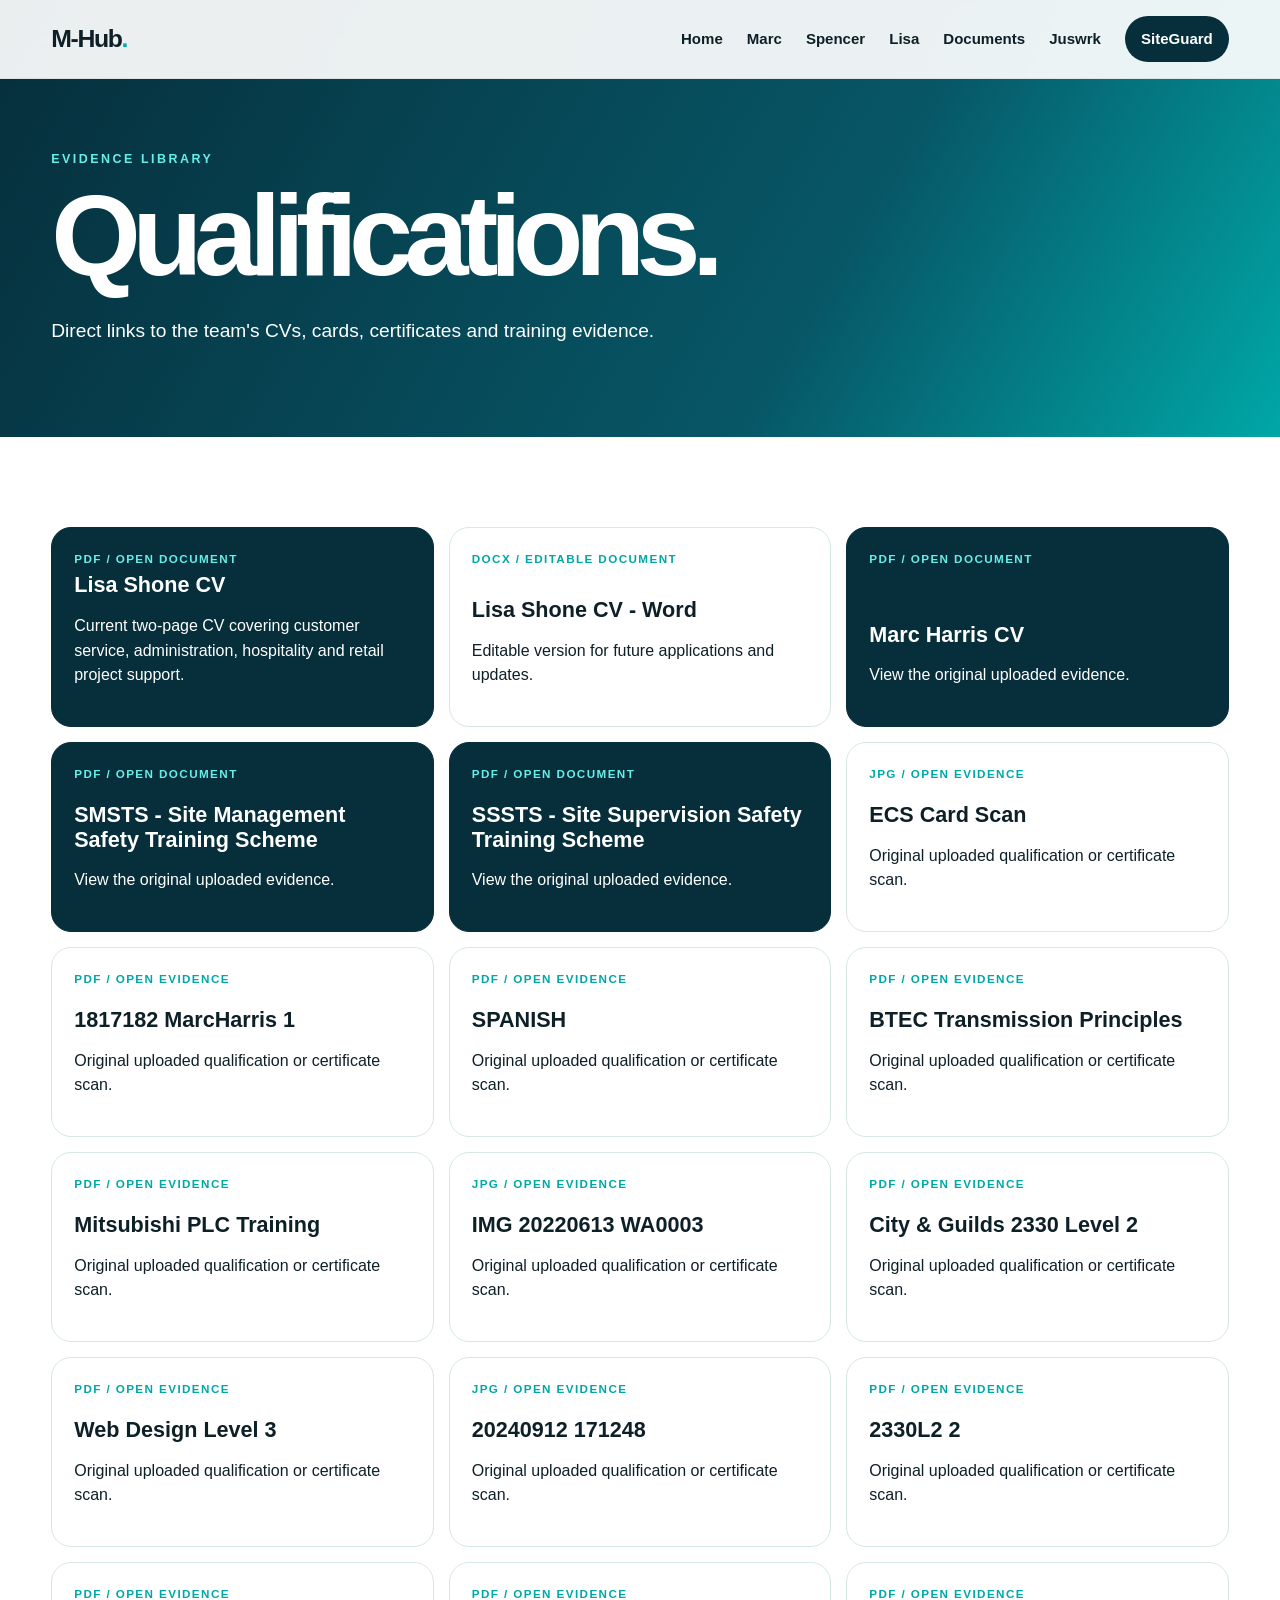
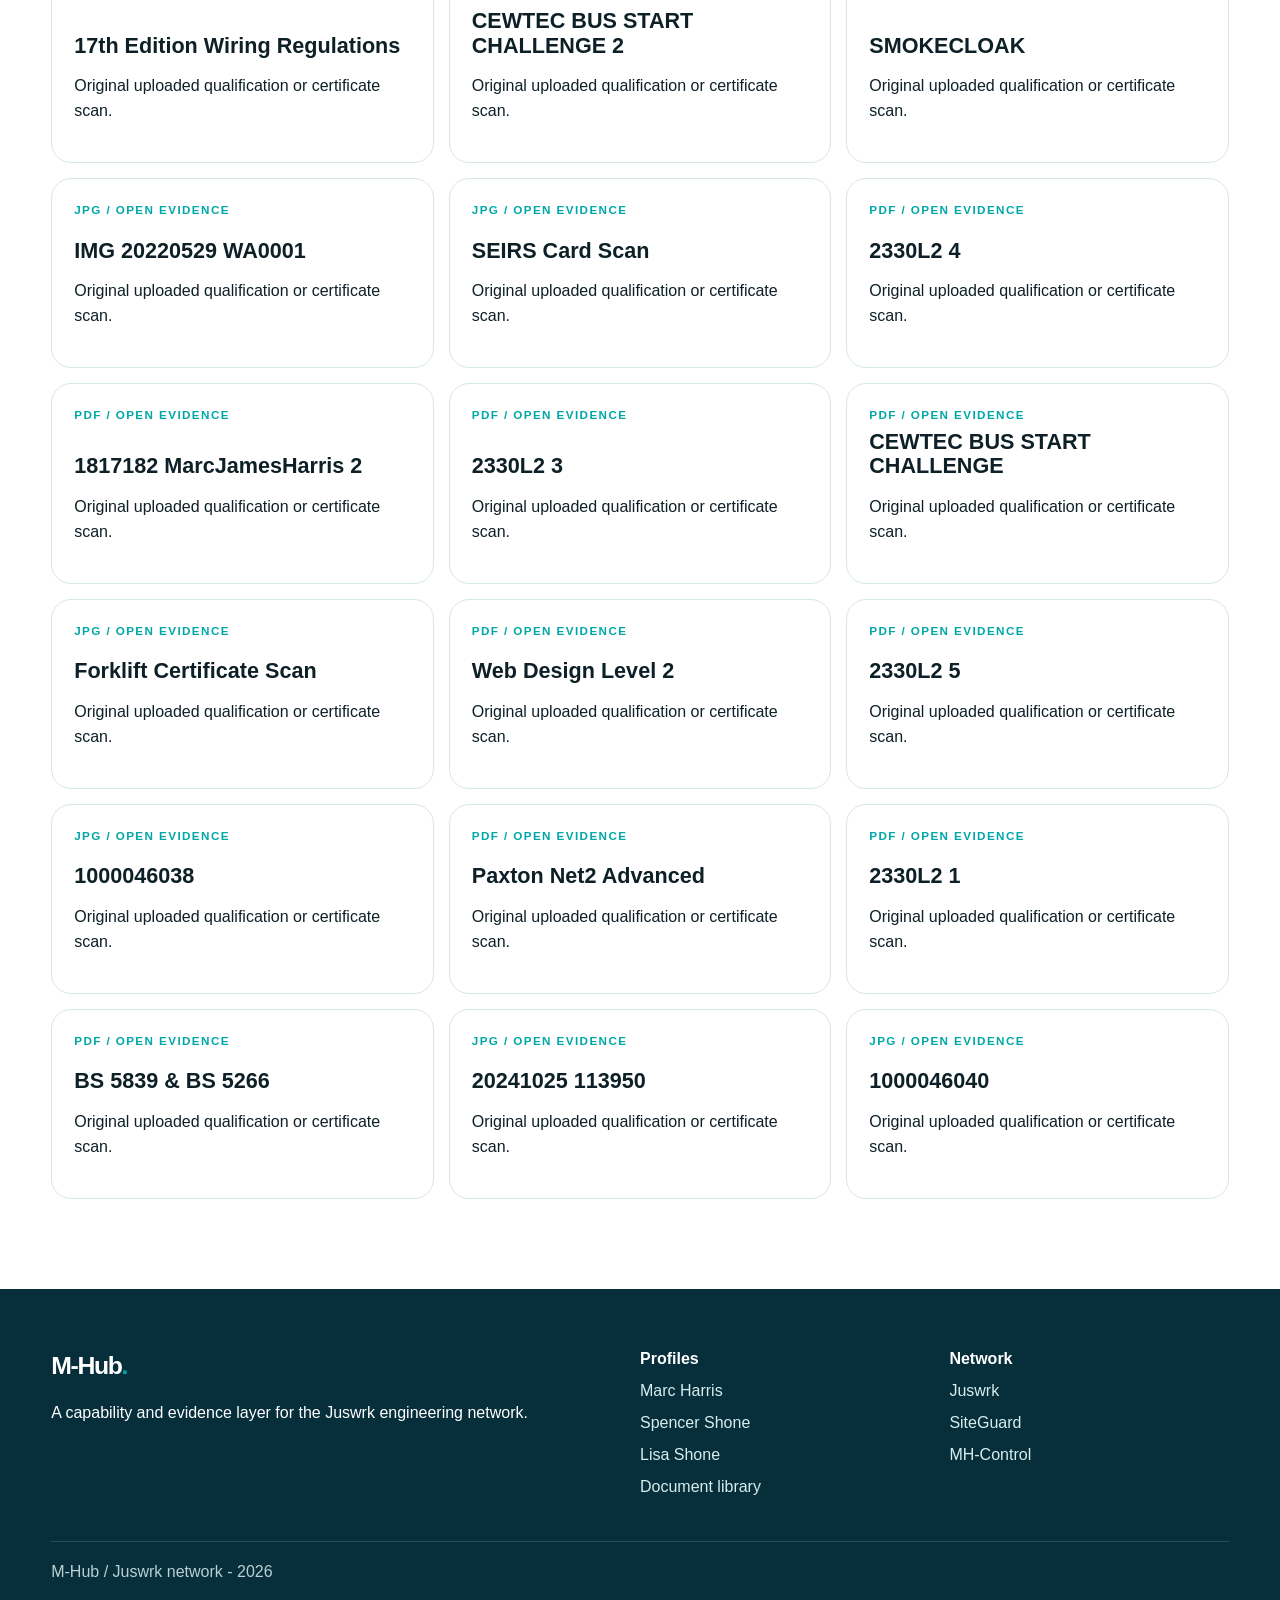
==== documents.html @ 8c5bbaa4 "Add files via upload" ====
﻿<!doctype html><html lang="en-GB"><head><meta charset="utf-8"><meta name="viewport" content="width=device-width,initial-scale=1"><title>Document Library | M-Hub</title><meta name="description" content="M-Hub engineering capability profiles, CVs and verified qualification evidence."><link rel="stylesheet" href="assets/css/site.css"></head><body><header><div class="wrap"><nav><a class="brand" href="index.html">M-Hub<b>.</b></a><button class="menu" aria-label="Menu">Menu</button><div class="navlinks"><a href="index.html">Home</a><a href="marc-harris.html">Marc</a><a href="spencer-shone.html">Spencer</a><a href="lisa-shone.html">Lisa</a><a href="documents.html">Documents</a><a href="https://juswrk.github.io/">Juswrk</a><a class="network" href="https://juswrk.github.io/siteguard/">SiteGuard</a></div></nav></div></header><main><section class="subhero"><div class="wrap"><div class="eyebrow">Evidence library</div><h1>Qualifications.</h1><p class="lead">Direct links to the team's CVs, cards, certificates and training evidence.</p></div></section><section class="section"><div class="wrap"><div class="docs"><a class="doc featured" href="assets/docs/lisa-shone-cv.pdf" target="_blank"><span class="type">PDF / Open document</span><div><h3>Lisa Shone CV</h3><p>Current two-page CV covering customer service, administration, hospitality and retail project support.</p></div></a><a class="doc" href="assets/docs/lisa-shone-cv.docx"><span class="type">DOCX / Editable document</span><div><h3>Lisa Shone CV - Word</h3><p>Editable version for future applications and updates.</p></div></a><a class="doc featured" href="assets/docs/marcharriscv-240905-092424.pdf" target="_blank"><span class="type">PDF / Open document</span><div><h3>Marc Harris CV</h3><p>View the original uploaded evidence.</p></div></a><a class="doc featured" href="assets/docs/smsts-marcjamesharris.pdf" target="_blank"><span class="type">PDF / Open document</span><div><h3>SMSTS - Site Management Safety Training Scheme</h3><p>View the original uploaded evidence.</p></div></a><a class="doc featured" href="assets/docs/sssts-marcharris.pdf" target="_blank"><span class="type">PDF / Open document</span><div><h3>SSSTS - Site Supervision Safety Training Scheme</h3><p>View the original uploaded evidence.</p></div></a><a class="doc" href="assets/docs/ecs.jpg" target="_blank"><span class="type">JPG / Open evidence</span><div><h3>ECS Card Scan</h3><p>Original uploaded qualification or certificate scan.</p></div></a><a class="doc" href="assets/docs/1817182-marcharris-1.pdf" target="_blank"><span class="type">PDF / Open evidence</span><div><h3>1817182 MarcHarris 1</h3><p>Original uploaded qualification or certificate scan.</p></div></a><a class="doc" href="assets/docs/spanish.pdf" target="_blank"><span class="type">PDF / Open evidence</span><div><h3>SPANISH</h3><p>Original uploaded qualification or certificate scan.</p></div></a><a class="doc" href="assets/docs/btec-transmission-principals.pdf" target="_blank"><span class="type">PDF / Open evidence</span><div><h3>BTEC Transmission Principles</h3><p>Original uploaded qualification or certificate scan.</p></div></a><a class="doc" href="assets/docs/plc-mitsubishi.pdf" target="_blank"><span class="type">PDF / Open evidence</span><div><h3>Mitsubishi PLC Training</h3><p>Original uploaded qualification or certificate scan.</p></div></a><a class="doc" href="assets/docs/img-20220613-wa0003.jpg" target="_blank"><span class="type">JPG / Open evidence</span><div><h3>IMG 20220613 WA0003</h3><p>Original uploaded qualification or certificate scan.</p></div></a><a class="doc" href="assets/docs/2330-level-2.pdf" target="_blank"><span class="type">PDF / Open evidence</span><div><h3>City &amp; Guilds 2330 Level 2</h3><p>Original uploaded qualification or certificate scan.</p></div></a><a class="doc" href="assets/docs/l3-webdesign.pdf" target="_blank"><span class="type">PDF / Open evidence</span><div><h3>Web Design Level 3</h3><p>Original uploaded qualification or certificate scan.</p></div></a><a class="doc" href="assets/docs/20240912-171248.jpg" target="_blank"><span class="type">JPG / Open evidence</span><div><h3>20240912 171248</h3><p>Original uploaded qualification or certificate scan.</p></div></a><a class="doc" href="assets/docs/2330l2-2.pdf" target="_blank"><span class="type">PDF / Open evidence</span><div><h3>2330L2  2</h3><p>Original uploaded qualification or certificate scan.</p></div></a><a class="doc" href="assets/docs/17th-edition.pdf" target="_blank"><span class="type">PDF / Open evidence</span><div><h3>17th Edition Wiring Regulations</h3><p>Original uploaded qualification or certificate scan.</p></div></a><a class="doc" href="assets/docs/cewtec-bus-start-challenge-2.pdf" target="_blank"><span class="type">PDF / Open evidence</span><div><h3>CEWTEC BUS START CHALLENGE 2</h3><p>Original uploaded qualification or certificate scan.</p></div></a><a class="doc" href="assets/docs/smokecloak.pdf" target="_blank"><span class="type">PDF / Open evidence</span><div><h3>SMOKECLOAK</h3><p>Original uploaded qualification or certificate scan.</p></div></a><a class="doc" href="assets/docs/img-20220529-wa0001.jpg" target="_blank"><span class="type">JPG / Open evidence</span><div><h3>IMG 20220529 WA0001</h3><p>Original uploaded qualification or certificate scan.</p></div></a><a class="doc" href="assets/docs/seirs.jpg" target="_blank"><span class="type">JPG / Open evidence</span><div><h3>SEIRS Card Scan</h3><p>Original uploaded qualification or certificate scan.</p></div></a><a class="doc" href="assets/docs/2330l2-4.pdf" target="_blank"><span class="type">PDF / Open evidence</span><div><h3>2330L2  4</h3><p>Original uploaded qualification or certificate scan.</p></div></a><a class="doc" href="assets/docs/1817182-marcjamesharris-2.pdf" target="_blank"><span class="type">PDF / Open evidence</span><div><h3>1817182 MarcJamesHarris 2</h3><p>Original uploaded qualification or certificate scan.</p></div></a><a class="doc" href="assets/docs/2330l2-3.pdf" target="_blank"><span class="type">PDF / Open evidence</span><div><h3>2330L2  3</h3><p>Original uploaded qualification or certificate scan.</p></div></a><a class="doc" href="assets/docs/cewtec-bus-start-challenge.pdf" target="_blank"><span class="type">PDF / Open evidence</span><div><h3>CEWTEC BUS START CHALLENGE</h3><p>Original uploaded qualification or certificate scan.</p></div></a><a class="doc" href="assets/docs/forkliftpart2.jpg" target="_blank"><span class="type">JPG / Open evidence</span><div><h3>Forklift Certificate Scan</h3><p>Original uploaded qualification or certificate scan.</p></div></a><a class="doc" href="assets/docs/l2-webdesign.pdf" target="_blank"><span class="type">PDF / Open evidence</span><div><h3>Web Design Level 2</h3><p>Original uploaded qualification or certificate scan.</p></div></a><a class="doc" href="assets/docs/2330l2-5.pdf" target="_blank"><span class="type">PDF / Open evidence</span><div><h3>2330L2  5</h3><p>Original uploaded qualification or certificate scan.</p></div></a><a class="doc" href="assets/docs/1000046038.jpg" target="_blank"><span class="type">JPG / Open evidence</span><div><h3>1000046038</h3><p>Original uploaded qualification or certificate scan.</p></div></a><a class="doc" href="assets/docs/paxton-net2-advanced.pdf" target="_blank"><span class="type">PDF / Open evidence</span><div><h3>Paxton Net2 Advanced</h3><p>Original uploaded qualification or certificate scan.</p></div></a><a class="doc" href="assets/docs/2330l2-1.pdf" target="_blank"><span class="type">PDF / Open evidence</span><div><h3>2330L2  1</h3><p>Original uploaded qualification or certificate scan.</p></div></a><a class="doc" href="assets/docs/bs-5839-5266.pdf" target="_blank"><span class="type">PDF / Open evidence</span><div><h3>BS 5839 &amp; BS 5266</h3><p>Original uploaded qualification or certificate scan.</p></div></a><a class="doc" href="assets/docs/20241025-113950.jpg" target="_blank"><span class="type">JPG / Open evidence</span><div><h3>20241025 113950</h3><p>Original uploaded qualification or certificate scan.</p></div></a><a class="doc" href="assets/docs/1000046040.jpg" target="_blank"><span class="type">JPG / Open evidence</span><div><h3>1000046040</h3><p>Original uploaded qualification or certificate scan.</p></div></a></div></div></section></main><footer class="foot"><div class="wrap"><div class="footgrid"><div><div class="brand">M-Hub<b>.</b></div><p>A capability and evidence layer for the Juswrk engineering network.</p></div><div><b>Profiles</b><a href="marc-harris.html">Marc Harris</a><a href="spencer-shone.html">Spencer Shone</a><a href="lisa-shone.html">Lisa Shone</a><a href="documents.html">Document library</a></div><div><b>Network</b><a href="https://juswrk.github.io/">Juswrk</a><a href="https://juswrk.github.io/siteguard/">SiteGuard</a><a href="https://juswrk.github.io/mh-control/">MH-Control</a></div></div><div class="copyright">M-Hub / Juswrk network - 2026</div></div></footer><script src="assets/js/site.js"></script></body></html>
---- assets/css/site.css ----
:root{--teal:#00a7a7;--teal2:#68eee8;--deep:#062e3b;--ink:#0e2027;--muted:#63757b;--paper:#fff;--wash:#f2f8f7;--line:#d6e7e5;--shadow:0 24px 70px rgba(4,45,57,.16)}
*{box-sizing:border-box}html{scroll-behavior:smooth}body{margin:0;font-family:Arial,Helvetica,sans-serif;color:var(--ink);background:var(--paper);line-height:1.55}a{text-decoration:none;color:inherit}img{display:block;width:100%}.wrap{width:min(1240px,92%);margin:auto}
header{position:fixed;z-index:50;left:0;right:0;top:0;background:rgba(255,255,255,.92);backdrop-filter:blur(16px);border-bottom:1px solid rgba(0,0,0,.06)}nav{height:78px;display:flex;align-items:center;justify-content:space-between;gap:24px}.brand{font-size:1.55rem;font-weight:900;letter-spacing:-.055em}.brand b{color:var(--teal)}.navlinks{display:flex;align-items:center;gap:24px;font-weight:800;font-size:.94rem}.navlinks a:hover{color:var(--teal)}.network{background:var(--deep);color:#fff;padding:.7rem 1rem;border-radius:999px}.menu{display:none;border:0;background:none;font-size:1.5rem}
.hero{min-height:92vh;position:relative;display:flex;align-items:flex-end;color:white;overflow:hidden;background:var(--deep)}.hero>img{position:absolute;inset:0;height:100%;object-fit:cover;filter:saturate(.9)}.hero:after{content:'';position:absolute;inset:0;background:linear-gradient(90deg,rgba(3,38,49,.97) 0%,rgba(3,38,49,.75) 48%,rgba(0,167,167,.22) 100%),linear-gradient(0deg,rgba(3,38,49,.8),transparent 60%)}.hero .copy{position:relative;z-index:2;padding:150px 0 90px;max-width:920px}.eyebrow{text-transform:uppercase;letter-spacing:.2em;font-size:.78rem;font-weight:900;color:var(--teal2)}h1{font-size:clamp(3.8rem,9vw,8.2rem);letter-spacing:-.075em;line-height:.84;margin:.15em 0 .28em}h2{font-size:clamp(2.25rem,5vw,4.6rem);letter-spacing:-.055em;line-height:.95;margin:.15em 0 .45em}h3{font-size:1.35rem;line-height:1.15;margin:.25em 0}.lead{font-size:1.2rem;max-width:760px}.buttons{display:flex;gap:12px;flex-wrap:wrap;margin-top:28px}.btn{display:inline-flex;align-items:center;gap:.45rem;padding:.9rem 1.15rem;border-radius:999px;font-weight:900}.primary{background:var(--teal);color:white}.light{background:white;color:var(--deep)}
.stats{position:relative;z-index:5;margin-top:-42px;display:grid;grid-template-columns:repeat(4,1fr);gap:12px}.stat{background:white;border:1px solid var(--line);border-radius:18px;padding:23px;box-shadow:var(--shadow)}.stat b{display:block;font-size:1.8rem;color:var(--teal)}.section{padding:90px 0}.wash{background:var(--wash)}.people{display:grid;grid-template-columns:1fr 1fr;gap:22px}.person{position:relative;min-height:520px;overflow:hidden;border-radius:28px;background:var(--deep);box-shadow:var(--shadow)}.person>img{position:absolute;height:100%;object-fit:cover}.person:after{content:'';position:absolute;inset:0;background:linear-gradient(0deg,rgba(2,37,48,.98),rgba(2,37,48,.05) 75%)}.personcopy{position:absolute;z-index:2;color:#fff;bottom:0;padding:30px}.person:hover>img{transform:scale(1.035);transition:.5s}.person .role{color:var(--teal2);font-weight:900}.capgrid{display:grid;grid-template-columns:repeat(4,1fr);gap:15px}.cap{min-height:290px;position:relative;border-radius:22px;overflow:hidden;color:white}.cap img{height:100%;object-fit:cover}.cap:after{content:'';position:absolute;inset:0;background:linear-gradient(0deg,rgba(3,43,55,.96),rgba(0,167,167,.08))}.cap div{position:absolute;z-index:2;left:22px;right:22px;bottom:20px}.band{background:linear-gradient(120deg,var(--deep),#08596a 60%,var(--teal));color:white;border-radius:30px;padding:48px;display:grid;grid-template-columns:1fr auto;gap:35px;align-items:center}
.subhero{padding:150px 0 72px;background:linear-gradient(120deg,var(--deep),#075767 65%,var(--teal));color:white}.profilegrid{display:grid;grid-template-columns:320px 1fr;gap:50px}.profilecard{border:1px solid var(--line);border-radius:25px;overflow:hidden;background:white;box-shadow:var(--shadow);position:sticky;top:100px}.profilecard img{aspect-ratio:1;object-fit:cover}.profilepad{padding:22px}.chips{display:flex;flex-wrap:wrap;gap:8px}.chip{padding:.4rem .7rem;background:var(--wash);border:1px solid var(--line);border-radius:999px;font-size:.82rem;font-weight:850}.timeline{border-left:3px solid var(--teal);padding-left:24px}.timeline article{margin:0 0 30px}.timeline small{font-weight:900;color:var(--teal)}
.docs{display:grid;grid-template-columns:repeat(3,1fr);gap:15px}.doc{border:1px solid var(--line);border-radius:20px;padding:22px;background:white;min-height:190px;display:flex;flex-direction:column;justify-content:space-between}.doc:hover{border-color:var(--teal);transform:translateY(-3px);box-shadow:0 12px 35px rgba(3,45,57,.1)}.type{font-size:.73rem;letter-spacing:.12em;font-weight:900;color:var(--teal);text-transform:uppercase}.featured{background:var(--deep);color:white;border-color:var(--deep)}.featured .type{color:var(--teal2)}.notice{background:#e8f7f5;border-left:4px solid var(--teal);padding:16px 18px;border-radius:8px}.foot{background:var(--deep);color:white;padding:58px 0 24px}.footgrid{display:grid;grid-template-columns:2fr 1fr 1fr;gap:30px}.foot a{display:block;color:#d7eeee;margin:.45rem 0}.copyright{border-top:1px solid rgba(255,255,255,.15);padding-top:18px;margin-top:34px;color:#bad0d3}
@media(max-width:900px){.navlinks{display:none;position:absolute;top:78px;left:0;right:0;background:white;padding:22px 4%;flex-direction:column;align-items:flex-start}.navlinks.open{display:flex}.menu{display:block}.stats,.capgrid{grid-template-columns:1fr 1fr}.people,.profilegrid,.band,.footgrid{grid-template-columns:1fr}.profilecard{position:static;max-width:420px}.docs{grid-template-columns:1fr 1fr}}@media(max-width:570px){.stats,.capgrid,.docs{grid-template-columns:1fr}.hero{min-height:82vh}.section{padding:68px 0}h1{font-size:3.7rem}}

/* v3 people-and-project refresh */
.people{grid-template-columns:repeat(3,minmax(0,1fr))}
.people .person{min-height:470px}
.person>img{transition:transform .5s ease}
.person-lisa>img{object-position:72% center}
.profilecard .work-profile{aspect-ratio:4/5;object-position:72% center}
.work-gallery{display:grid;grid-template-columns:repeat(2,minmax(0,1fr));gap:20px;margin-top:30px}
.work-shot{overflow:hidden;border-radius:24px;background:#fff;border:1px solid var(--line);box-shadow:0 16px 42px rgba(3,45,57,.1)}
.work-shot img{aspect-ratio:16/10;object-fit:cover}
.work-shot.portrait img{aspect-ratio:16/10;object-fit:contain;background:var(--deep)}
.work-shot figcaption{padding:18px 20px;color:var(--muted)}
.work-shot figcaption strong{display:block;color:var(--deep);font-size:1.05rem;margin-bottom:4px}
.gallery-note{border:2px dashed #aed7d3;border-radius:24px;padding:28px;display:flex;align-items:center;background:rgba(255,255,255,.62);color:var(--muted)}
@media(max-width:1050px){.people{grid-template-columns:1fr 1fr}.people .person:last-child{grid-column:1/-1}}
@media(max-width:900px){.people{grid-template-columns:1fr}.people .person:last-child{grid-column:auto}.work-gallery{grid-template-columns:1fr}}
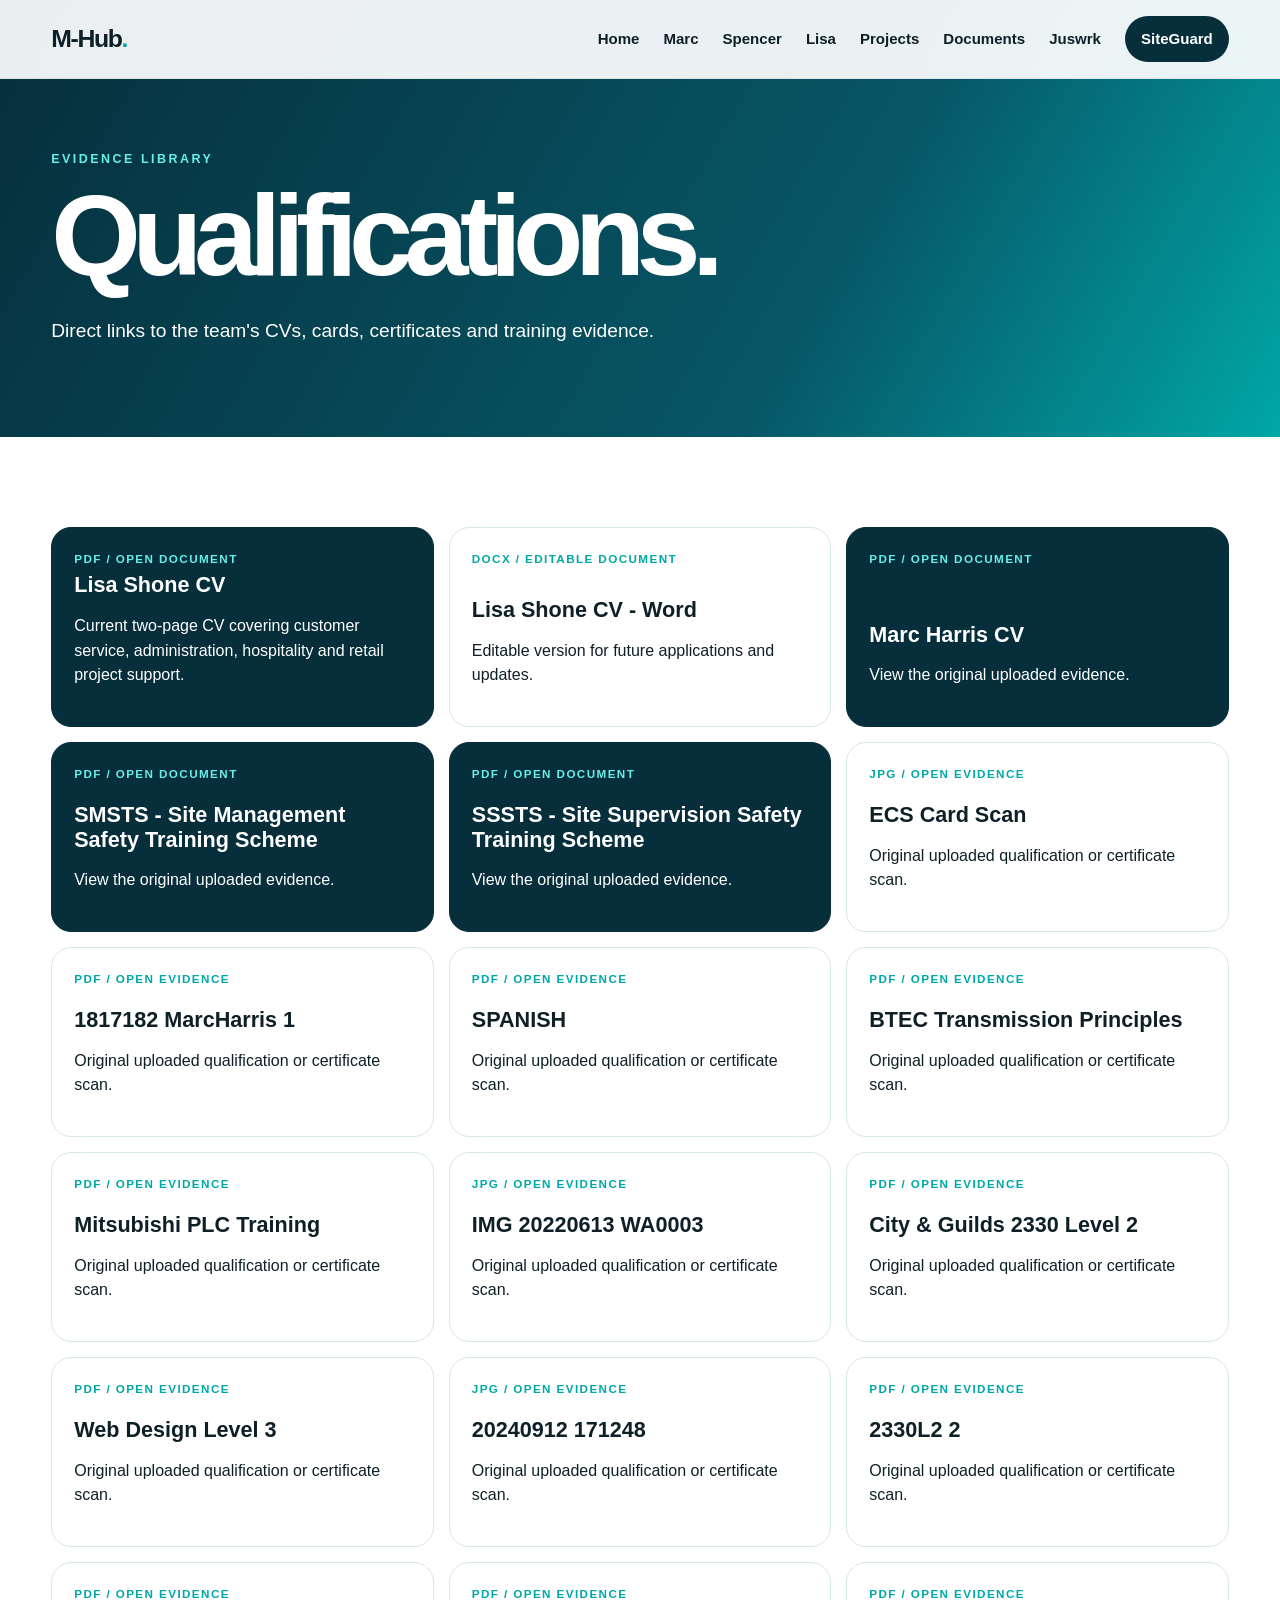
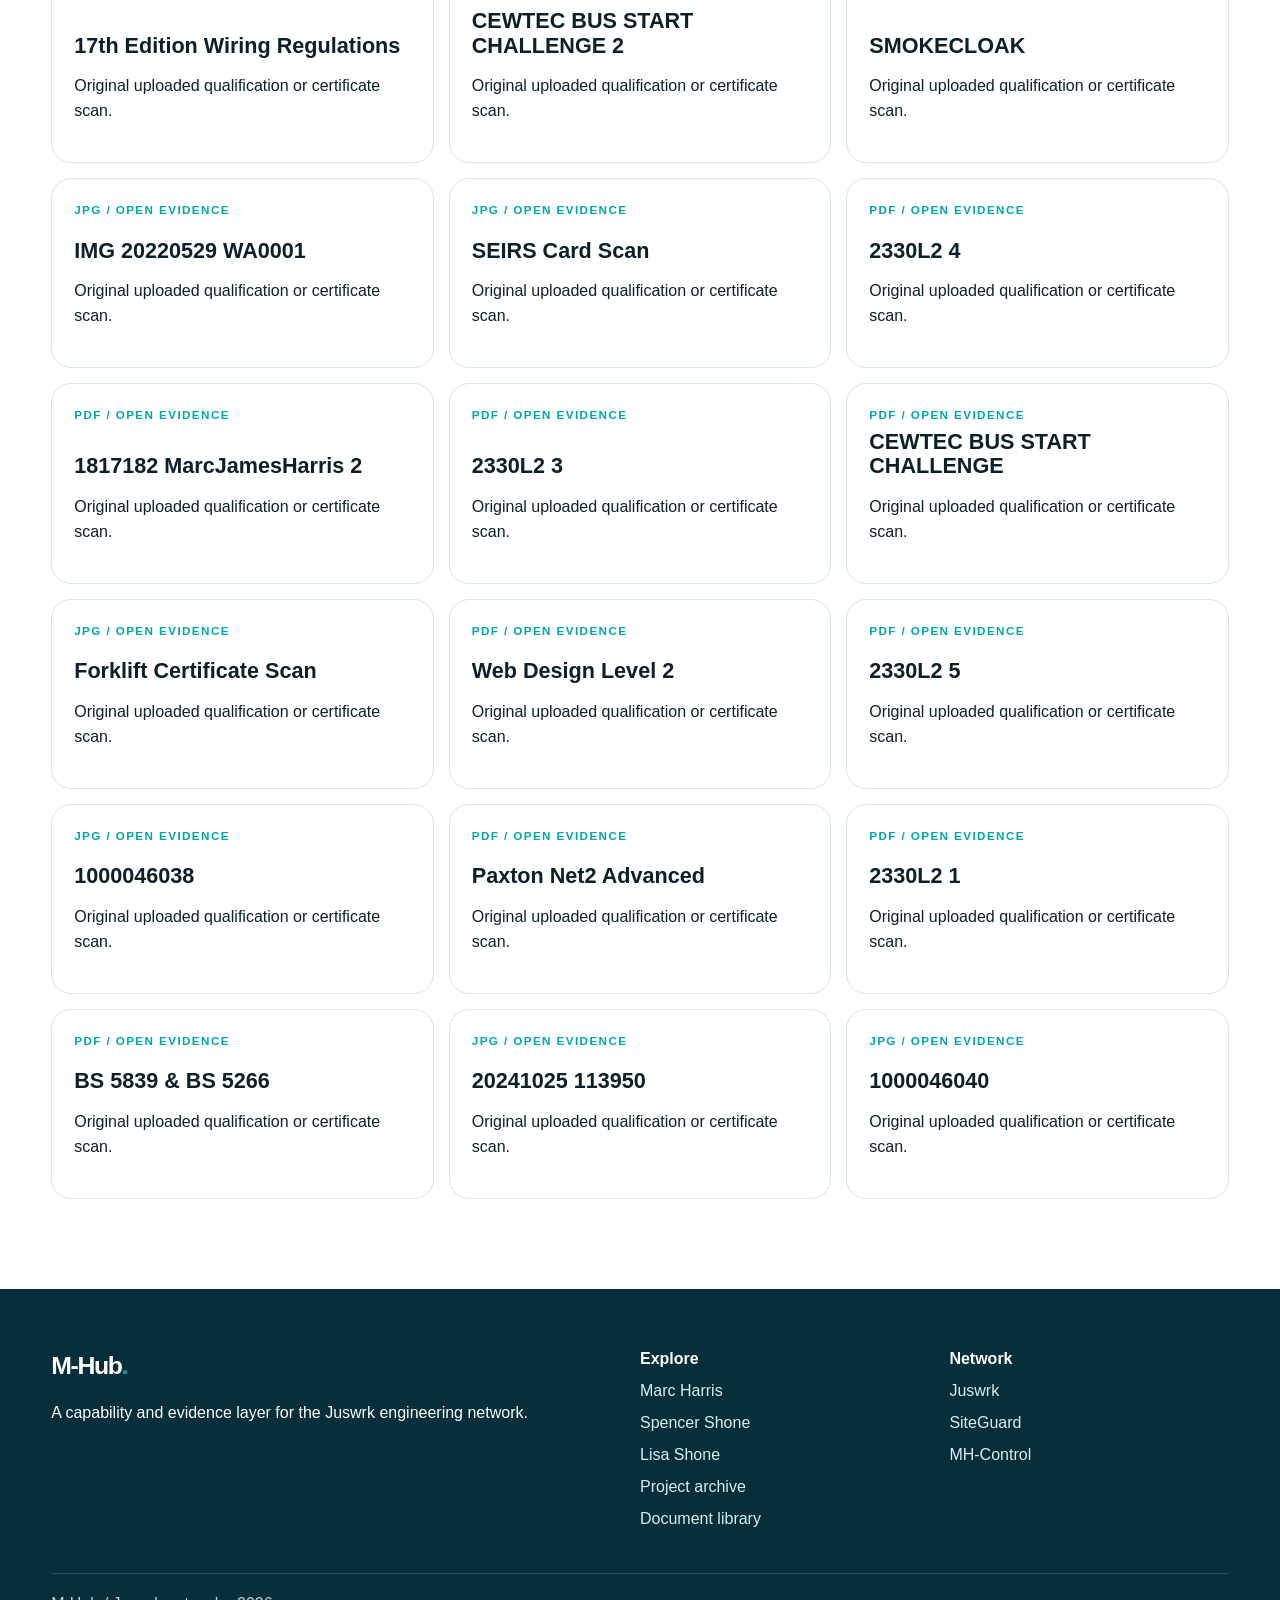
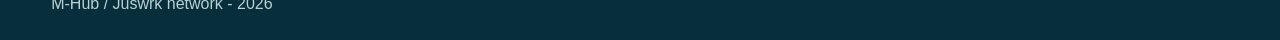
==== commit 65cfc546: "Add files via upload" ====
--- a/documents.html
+++ b/documents.html
@@ -1 +1 @@
-﻿<!doctype html><html lang="en-GB"><head><meta charset="utf-8"><meta name="viewport" content="width=device-width,initial-scale=1"><title>Document Library | M-Hub</title><meta name="description" content="M-Hub engineering capability profiles, CVs and verified qualification evidence."><link rel="stylesheet" href="assets/css/site.css"></head><body><header><div class="wrap"><nav><a class="brand" href="index.html">M-Hub<b>.</b></a><button class="menu" aria-label="Menu">Menu</button><div class="navlinks"><a href="index.html">Home</a><a href="marc-harris.html">Marc</a><a href="spencer-shone.html">Spencer</a><a href="lisa-shone.html">Lisa</a><a href="documents.html">Documents</a><a href="https://juswrk.github.io/">Juswrk</a><a class="network" href="https://juswrk.github.io/siteguard/">SiteGuard</a></div></nav></div></header><main><section class="subhero"><div class="wrap"><div class="eyebrow">Evidence library</div><h1>Qualifications.</h1><p class="lead">Direct links to the team's CVs, cards, certificates and training evidence.</p></div></section><section class="section"><div class="wrap"><div class="docs"><a class="doc featured" href="assets/docs/lisa-shone-cv.pdf" target="_blank"><span class="type">PDF / Open document</span><div><h3>Lisa Shone CV</h3><p>Current two-page CV covering customer service, administration, hospitality and retail project support.</p></div></a><a class="doc" href="assets/docs/lisa-shone-cv.docx"><span class="type">DOCX / Editable document</span><div><h3>Lisa Shone CV - Word</h3><p>Editable version for future applications and updates.</p></div></a><a class="doc featured" href="assets/docs/marcharriscv-240905-092424.pdf" target="_blank"><span class="type">PDF / Open document</span><div><h3>Marc Harris CV</h3><p>View the original uploaded evidence.</p></div></a><a class="doc featured" href="assets/docs/smsts-marcjamesharris.pdf" target="_blank"><span class="type">PDF / Open document</span><div><h3>SMSTS - Site Management Safety Training Scheme</h3><p>View the original uploaded evidence.</p></div></a><a class="doc featured" href="assets/docs/sssts-marcharris.pdf" target="_blank"><span class="type">PDF / Open document</span><div><h3>SSSTS - Site Supervision Safety Training Scheme</h3><p>View the original uploaded evidence.</p></div></a><a class="doc" href="assets/docs/ecs.jpg" target="_blank"><span class="type">JPG / Open evidence</span><div><h3>ECS Card Scan</h3><p>Original uploaded qualification or certificate scan.</p></div></a><a class="doc" href="assets/docs/1817182-marcharris-1.pdf" target="_blank"><span class="type">PDF / Open evidence</span><div><h3>1817182 MarcHarris 1</h3><p>Original uploaded qualification or certificate scan.</p></div></a><a class="doc" href="assets/docs/spanish.pdf" target="_blank"><span class="type">PDF / Open evidence</span><div><h3>SPANISH</h3><p>Original uploaded qualification or certificate scan.</p></div></a><a class="doc" href="assets/docs/btec-transmission-principals.pdf" target="_blank"><span class="type">PDF / Open evidence</span><div><h3>BTEC Transmission Principles</h3><p>Original uploaded qualification or certificate scan.</p></div></a><a class="doc" href="assets/docs/plc-mitsubishi.pdf" target="_blank"><span class="type">PDF / Open evidence</span><div><h3>Mitsubishi PLC Training</h3><p>Original uploaded qualification or certificate scan.</p></div></a><a class="doc" href="assets/docs/img-20220613-wa0003.jpg" target="_blank"><span class="type">JPG / Open evidence</span><div><h3>IMG 20220613 WA0003</h3><p>Original uploaded qualification or certificate scan.</p></div></a><a class="doc" href="assets/docs/2330-level-2.pdf" target="_blank"><span class="type">PDF / Open evidence</span><div><h3>City &amp; Guilds 2330 Level 2</h3><p>Original uploaded qualification or certificate scan.</p></div></a><a class="doc" href="assets/docs/l3-webdesign.pdf" target="_blank"><span class="type">PDF / Open evidence</span><div><h3>Web Design Level 3</h3><p>Original uploaded qualification or certificate scan.</p></div></a><a class="doc" href="assets/docs/20240912-171248.jpg" target="_blank"><span class="type">JPG / Open evidence</span><div><h3>20240912 171248</h3><p>Original uploaded qualification or certificate scan.</p></div></a><a class="doc" href="assets/docs/2330l2-2.pdf" target="_blank"><span class="type">PDF / Open evidence</span><div><h3>2330L2  2</h3><p>Original uploaded qualification or certificate scan.</p></div></a><a class="doc" href="assets/docs/17th-edition.pdf" target="_blank"><span class="type">PDF / Open evidence</span><div><h3>17th Edition Wiring Regulations</h3><p>Original uploaded qualification or certificate scan.</p></div></a><a class="doc" href="assets/docs/cewtec-bus-start-challenge-2.pdf" target="_blank"><span class="type">PDF / Open evidence</span><div><h3>CEWTEC BUS START CHALLENGE 2</h3><p>Original uploaded qualification or certificate scan.</p></div></a><a class="doc" href="assets/docs/smokecloak.pdf" target="_blank"><span class="type">PDF / Open evidence</span><div><h3>SMOKECLOAK</h3><p>Original uploaded qualification or certificate scan.</p></div></a><a class="doc" href="assets/docs/img-20220529-wa0001.jpg" target="_blank"><span class="type">JPG / Open evidence</span><div><h3>IMG 20220529 WA0001</h3><p>Original uploaded qualification or certificate scan.</p></div></a><a class="doc" href="assets/docs/seirs.jpg" target="_blank"><span class="type">JPG / Open evidence</span><div><h3>SEIRS Card Scan</h3><p>Original uploaded qualification or certificate scan.</p></div></a><a class="doc" href="assets/docs/2330l2-4.pdf" target="_blank"><span class="type">PDF / Open evidence</span><div><h3>2330L2  4</h3><p>Original uploaded qualification or certificate scan.</p></div></a><a class="doc" href="assets/docs/1817182-marcjamesharris-2.pdf" target="_blank"><span class="type">PDF / Open evidence</span><div><h3>1817182 MarcJamesHarris 2</h3><p>Original uploaded qualification or certificate scan.</p></div></a><a class="doc" href="assets/docs/2330l2-3.pdf" target="_blank"><span class="type">PDF / Open evidence</span><div><h3>2330L2  3</h3><p>Original uploaded qualification or certificate scan.</p></div></a><a class="doc" href="assets/docs/cewtec-bus-start-challenge.pdf" target="_blank"><span class="type">PDF / Open evidence</span><div><h3>CEWTEC BUS START CHALLENGE</h3><p>Original uploaded qualification or certificate scan.</p></div></a><a class="doc" href="assets/docs/forkliftpart2.jpg" target="_blank"><span class="type">JPG / Open evidence</span><div><h3>Forklift Certificate Scan</h3><p>Original uploaded qualification or certificate scan.</p></div></a><a class="doc" href="assets/docs/l2-webdesign.pdf" target="_blank"><span class="type">PDF / Open evidence</span><div><h3>Web Design Level 2</h3><p>Original uploaded qualification or certificate scan.</p></div></a><a class="doc" href="assets/docs/2330l2-5.pdf" target="_blank"><span class="type">PDF / Open evidence</span><div><h3>2330L2  5</h3><p>Original uploaded qualification or certificate scan.</p></div></a><a class="doc" href="assets/docs/1000046038.jpg" target="_blank"><span class="type">JPG / Open evidence</span><div><h3>1000046038</h3><p>Original uploaded qualification or certificate scan.</p></div></a><a class="doc" href="assets/docs/paxton-net2-advanced.pdf" target="_blank"><span class="type">PDF / Open evidence</span><div><h3>Paxton Net2 Advanced</h3><p>Original uploaded qualification or certificate scan.</p></div></a><a class="doc" href="assets/docs/2330l2-1.pdf" target="_blank"><span class="type">PDF / Open evidence</span><div><h3>2330L2  1</h3><p>Original uploaded qualification or certificate scan.</p></div></a><a class="doc" href="assets/docs/bs-5839-5266.pdf" target="_blank"><span class="type">PDF / Open evidence</span><div><h3>BS 5839 &amp; BS 5266</h3><p>Original uploaded qualification or certificate scan.</p></div></a><a class="doc" href="assets/docs/20241025-113950.jpg" target="_blank"><span class="type">JPG / Open evidence</span><div><h3>20241025 113950</h3><p>Original uploaded qualification or certificate scan.</p></div></a><a class="doc" href="assets/docs/1000046040.jpg" target="_blank"><span class="type">JPG / Open evidence</span><div><h3>1000046040</h3><p>Original uploaded qualification or certificate scan.</p></div></a></div></div></section></main><footer class="foot"><div class="wrap"><div class="footgrid"><div><div class="brand">M-Hub<b>.</b></div><p>A capability and evidence layer for the Juswrk engineering network.</p></div><div><b>Profiles</b><a href="marc-harris.html">Marc Harris</a><a href="spencer-shone.html">Spencer Shone</a><a href="lisa-shone.html">Lisa Shone</a><a href="documents.html">Document library</a></div><div><b>Network</b><a href="https://juswrk.github.io/">Juswrk</a><a href="https://juswrk.github.io/siteguard/">SiteGuard</a><a href="https://juswrk.github.io/mh-control/">MH-Control</a></div></div><div class="copyright">M-Hub / Juswrk network - 2026</div></div></footer><script src="assets/js/site.js"></script></body></html>+﻿<!doctype html><html lang="en-GB"><head><meta charset="utf-8"><meta name="viewport" content="width=device-width,initial-scale=1"><title>Document Library | M-Hub</title><meta name="description" content="M-Hub engineering capability profiles, CVs and verified qualification evidence."><link rel="stylesheet" href="assets/css/site.css"></head><body><header><div class="wrap"><nav><a class="brand" href="index.html">M-Hub<b>.</b></a><button class="menu" aria-label="Menu">Menu</button><div class="navlinks"><a href="index.html">Home</a><a href="marc-harris.html">Marc</a><a href="spencer-shone.html">Spencer</a><a href="lisa-shone.html">Lisa</a><a href="projects.html">Projects</a><a href="documents.html">Documents</a><a href="https://juswrk.github.io/">Juswrk</a><a class="network" href="https://juswrk.github.io/siteguard/">SiteGuard</a></div></nav></div></header><main><section class="subhero"><div class="wrap"><div class="eyebrow">Evidence library</div><h1>Qualifications.</h1><p class="lead">Direct links to the team's CVs, cards, certificates and training evidence.</p></div></section><section class="section"><div class="wrap"><div class="docs"><a class="doc featured" href="assets/docs/lisa-shone-cv.pdf" target="_blank"><span class="type">PDF / Open document</span><div><h3>Lisa Shone CV</h3><p>Current two-page CV covering customer service, administration, hospitality and retail project support.</p></div></a><a class="doc" href="assets/docs/lisa-shone-cv.docx"><span class="type">DOCX / Editable document</span><div><h3>Lisa Shone CV - Word</h3><p>Editable version for future applications and updates.</p></div></a><a class="doc featured" href="assets/docs/marcharriscv-240905-092424.pdf" target="_blank"><span class="type">PDF / Open document</span><div><h3>Marc Harris CV</h3><p>View the original uploaded evidence.</p></div></a><a class="doc featured" href="assets/docs/smsts-marcjamesharris.pdf" target="_blank"><span class="type">PDF / Open document</span><div><h3>SMSTS - Site Management Safety Training Scheme</h3><p>View the original uploaded evidence.</p></div></a><a class="doc featured" href="assets/docs/sssts-marcharris.pdf" target="_blank"><span class="type">PDF / Open document</span><div><h3>SSSTS - Site Supervision Safety Training Scheme</h3><p>View the original uploaded evidence.</p></div></a><a class="doc" href="assets/docs/ecs.jpg" target="_blank"><span class="type">JPG / Open evidence</span><div><h3>ECS Card Scan</h3><p>Original uploaded qualification or certificate scan.</p></div></a><a class="doc" href="assets/docs/1817182-marcharris-1.pdf" target="_blank"><span class="type">PDF / Open evidence</span><div><h3>1817182 MarcHarris 1</h3><p>Original uploaded qualification or certificate scan.</p></div></a><a class="doc" href="assets/docs/spanish.pdf" target="_blank"><span class="type">PDF / Open evidence</span><div><h3>SPANISH</h3><p>Original uploaded qualification or certificate scan.</p></div></a><a class="doc" href="assets/docs/btec-transmission-principals.pdf" target="_blank"><span class="type">PDF / Open evidence</span><div><h3>BTEC Transmission Principles</h3><p>Original uploaded qualification or certificate scan.</p></div></a><a class="doc" href="assets/docs/plc-mitsubishi.pdf" target="_blank"><span class="type">PDF / Open evidence</span><div><h3>Mitsubishi PLC Training</h3><p>Original uploaded qualification or certificate scan.</p></div></a><a class="doc" href="assets/docs/img-20220613-wa0003.jpg" target="_blank"><span class="type">JPG / Open evidence</span><div><h3>IMG 20220613 WA0003</h3><p>Original uploaded qualification or certificate scan.</p></div></a><a class="doc" href="assets/docs/2330-level-2.pdf" target="_blank"><span class="type">PDF / Open evidence</span><div><h3>City &amp; Guilds 2330 Level 2</h3><p>Original uploaded qualification or certificate scan.</p></div></a><a class="doc" href="assets/docs/l3-webdesign.pdf" target="_blank"><span class="type">PDF / Open evidence</span><div><h3>Web Design Level 3</h3><p>Original uploaded qualification or certificate scan.</p></div></a><a class="doc" href="assets/docs/20240912-171248.jpg" target="_blank"><span class="type">JPG / Open evidence</span><div><h3>20240912 171248</h3><p>Original uploaded qualification or certificate scan.</p></div></a><a class="doc" href="assets/docs/2330l2-2.pdf" target="_blank"><span class="type">PDF / Open evidence</span><div><h3>2330L2  2</h3><p>Original uploaded qualification or certificate scan.</p></div></a><a class="doc" href="assets/docs/17th-edition.pdf" target="_blank"><span class="type">PDF / Open evidence</span><div><h3>17th Edition Wiring Regulations</h3><p>Original uploaded qualification or certificate scan.</p></div></a><a class="doc" href="assets/docs/cewtec-bus-start-challenge-2.pdf" target="_blank"><span class="type">PDF / Open evidence</span><div><h3>CEWTEC BUS START CHALLENGE 2</h3><p>Original uploaded qualification or certificate scan.</p></div></a><a class="doc" href="assets/docs/smokecloak.pdf" target="_blank"><span class="type">PDF / Open evidence</span><div><h3>SMOKECLOAK</h3><p>Original uploaded qualification or certificate scan.</p></div></a><a class="doc" href="assets/docs/img-20220529-wa0001.jpg" target="_blank"><span class="type">JPG / Open evidence</span><div><h3>IMG 20220529 WA0001</h3><p>Original uploaded qualification or certificate scan.</p></div></a><a class="doc" href="assets/docs/seirs.jpg" target="_blank"><span class="type">JPG / Open evidence</span><div><h3>SEIRS Card Scan</h3><p>Original uploaded qualification or certificate scan.</p></div></a><a class="doc" href="assets/docs/2330l2-4.pdf" target="_blank"><span class="type">PDF / Open evidence</span><div><h3>2330L2  4</h3><p>Original uploaded qualification or certificate scan.</p></div></a><a class="doc" href="assets/docs/1817182-marcjamesharris-2.pdf" target="_blank"><span class="type">PDF / Open evidence</span><div><h3>1817182 MarcJamesHarris 2</h3><p>Original uploaded qualification or certificate scan.</p></div></a><a class="doc" href="assets/docs/2330l2-3.pdf" target="_blank"><span class="type">PDF / Open evidence</span><div><h3>2330L2  3</h3><p>Original uploaded qualification or certificate scan.</p></div></a><a class="doc" href="assets/docs/cewtec-bus-start-challenge.pdf" target="_blank"><span class="type">PDF / Open evidence</span><div><h3>CEWTEC BUS START CHALLENGE</h3><p>Original uploaded qualification or certificate scan.</p></div></a><a class="doc" href="assets/docs/forkliftpart2.jpg" target="_blank"><span class="type">JPG / Open evidence</span><div><h3>Forklift Certificate Scan</h3><p>Original uploaded qualification or certificate scan.</p></div></a><a class="doc" href="assets/docs/l2-webdesign.pdf" target="_blank"><span class="type">PDF / Open evidence</span><div><h3>Web Design Level 2</h3><p>Original uploaded qualification or certificate scan.</p></div></a><a class="doc" href="assets/docs/2330l2-5.pdf" target="_blank"><span class="type">PDF / Open evidence</span><div><h3>2330L2  5</h3><p>Original uploaded qualification or certificate scan.</p></div></a><a class="doc" href="assets/docs/1000046038.jpg" target="_blank"><span class="type">JPG / Open evidence</span><div><h3>1000046038</h3><p>Original uploaded qualification or certificate scan.</p></div></a><a class="doc" href="assets/docs/paxton-net2-advanced.pdf" target="_blank"><span class="type">PDF / Open evidence</span><div><h3>Paxton Net2 Advanced</h3><p>Original uploaded qualification or certificate scan.</p></div></a><a class="doc" href="assets/docs/2330l2-1.pdf" target="_blank"><span class="type">PDF / Open evidence</span><div><h3>2330L2  1</h3><p>Original uploaded qualification or certificate scan.</p></div></a><a class="doc" href="assets/docs/bs-5839-5266.pdf" target="_blank"><span class="type">PDF / Open evidence</span><div><h3>BS 5839 &amp; BS 5266</h3><p>Original uploaded qualification or certificate scan.</p></div></a><a class="doc" href="assets/docs/20241025-113950.jpg" target="_blank"><span class="type">JPG / Open evidence</span><div><h3>20241025 113950</h3><p>Original uploaded qualification or certificate scan.</p></div></a><a class="doc" href="assets/docs/1000046040.jpg" target="_blank"><span class="type">JPG / Open evidence</span><div><h3>1000046040</h3><p>Original uploaded qualification or certificate scan.</p></div></a></div></div></section></main><footer class="foot"><div class="wrap"><div class="footgrid"><div><div class="brand">M-Hub<b>.</b></div><p>A capability and evidence layer for the Juswrk engineering network.</p></div><div><b>Explore</b><a href="marc-harris.html">Marc Harris</a><a href="spencer-shone.html">Spencer Shone</a><a href="lisa-shone.html">Lisa Shone</a><a href="projects.html">Project archive</a><a href="documents.html">Document library</a></div><div><b>Network</b><a href="https://juswrk.github.io/">Juswrk</a><a href="https://juswrk.github.io/siteguard/">SiteGuard</a><a href="https://juswrk.github.io/mh-control/">MH-Control</a></div></div><div class="copyright">M-Hub / Juswrk network - 2026</div></div></footer><script src="assets/js/site.js"></script></body></html>
--- a/assets/css/site.css
+++ b/assets/css/site.css
@@ -21,5 +21,11 @@
 .work-shot figcaption{padding:18px 20px;color:var(--muted)}
 .work-shot figcaption strong{display:block;color:var(--deep);font-size:1.05rem;margin-bottom:4px}
 .gallery-note{border:2px dashed #aed7d3;border-radius:24px;padding:28px;display:flex;align-items:center;background:rgba(255,255,255,.62);color:var(--muted)}
+.project-group+.project-group{margin-top:76px;padding-top:70px;border-top:1px solid var(--line)}
+.project-grid{display:grid;grid-template-columns:repeat(3,minmax(0,1fr));gap:20px}
+.project-grid .work-shot img{aspect-ratio:4/3}
+.project-grid .work-shot.portrait img{aspect-ratio:4/3}
+.work-shot.compact img{object-fit:contain;background:var(--wash);padding:24px}
 @media(max-width:1050px){.people{grid-template-columns:1fr 1fr}.people .person:last-child{grid-column:1/-1}}
-@media(max-width:900px){.people{grid-template-columns:1fr}.people .person:last-child{grid-column:auto}.work-gallery{grid-template-columns:1fr}}
+@media(max-width:900px){.people{grid-template-columns:1fr}.people .person:last-child{grid-column:auto}.work-gallery{grid-template-columns:1fr}.project-grid{grid-template-columns:1fr 1fr}}
+@media(max-width:570px){.project-grid{grid-template-columns:1fr}}
